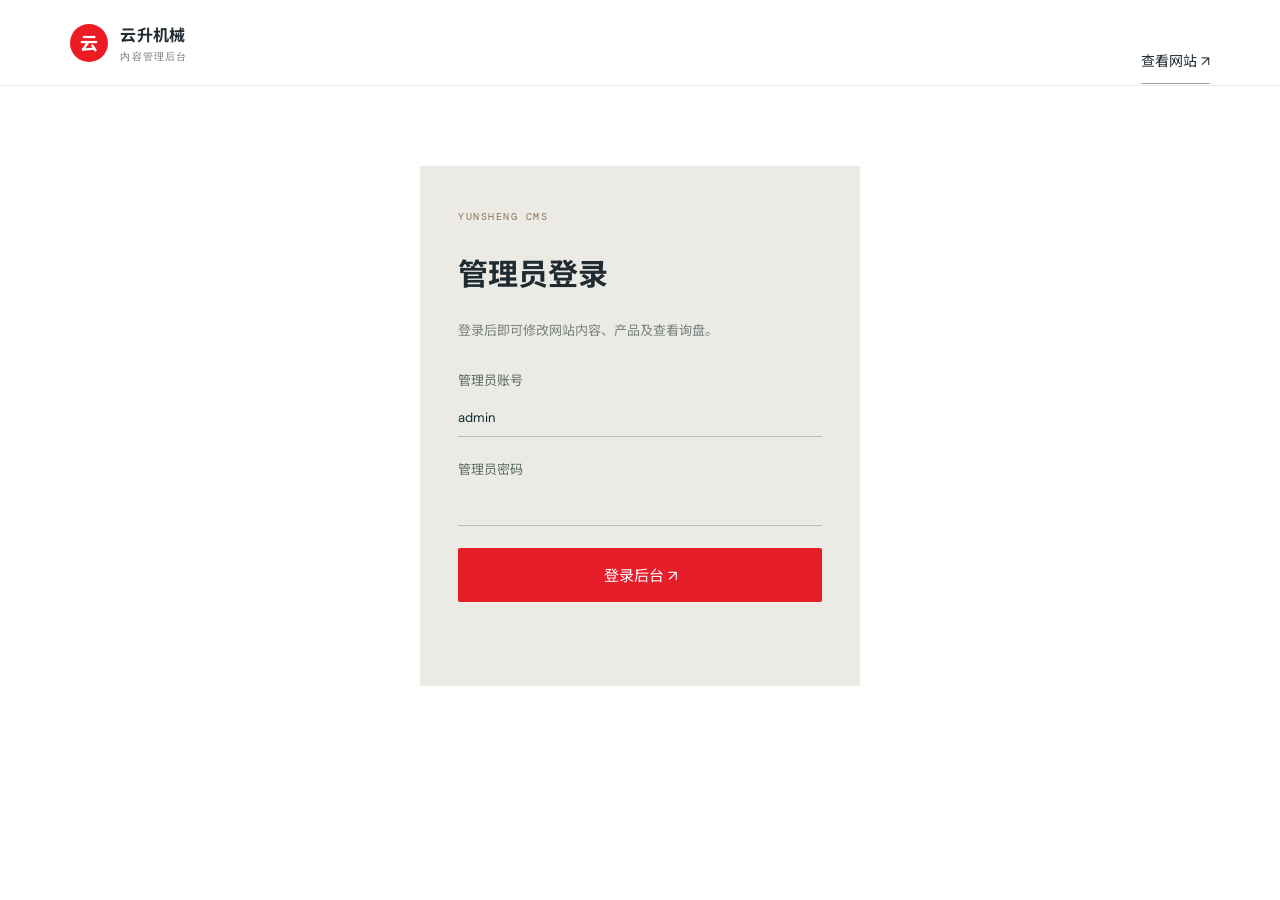
==== admin.html @ 3a27d37f "Connect Pages frontend to persistent Python API and remove exposed startup credentials" ====
<!doctype html><html lang="zh-CN"><head><meta charset="utf-8"><meta name="viewport" content="width=device-width,initial-scale=1"><title>网站内容管理 | 云升机械</title><link rel="stylesheet" href="style.css"></head><body class="admin-body"><header class="top admin-top"><a class="brand" href="/"><span class="brandmark">云</span><span>云升机械<small>内容管理后台</small></span></a><a href="/" class="text-link">查看网站 ↗</a></header><main class="admin-wrap"><section id="loginPanel" class="login-panel"><span class="eyebrow">YUNSHENG CMS</span><h1>管理员登录</h1><p>登录后即可修改网站内容、产品及查看询盘。</p><form id="loginForm"><label>管理员账号<input name="username" required value="admin"></label><label>管理员密码<input name="password" type="password" required></label><button class="button primary">登录后台 ↗</button><p id="loginError" role="status"></p></form></section><section id="cmsPanel" hidden><div class="cms-heading"><div><span class="eyebrow">CONTENT MANAGEMENT</span><h1>网站内容管理</h1></div><button class="button ghost" id="logout">退出登录</button></div><div class="cms-toolbar"><label>管理栏目<select id="sectionSelect"><option value="dashboard">管理概览</option><option value="settings">网站信息与首页设置</option><option value="products">产品管理</option><option value="categories">产品分类</option><option value="news">新闻动态</option><option value="cases">客户案例</option><option value="credentials">资质荣誉</option><option value="inquiries">快捷询盘</option><option value="contacts">联系登记与跟进</option></select></label><div><button class="button ghost" id="addItem">＋ 新增内容</button> <button class="button primary" id="saveAll">保存所有修改</button></div></div><p class="cms-help">编辑内容后点击“保存所有修改”；产品和新闻可保存为草稿或发布。联系登记的跟进状态、负责人和备注使用“保存跟进信息”。</p><div id="editor"></div></section></main><script src="config.js"></script><script src="admin.js"></script></body></html>
---- style.css ----
/* 云升机械网站视觉系统：深海军蓝、暖白与铜金色，统一控制响应式布局。 */
@import url('https://fonts.googleapis.com/css2?family=DM+Mono:wght@400;500&family=DM+Sans:wght@400;500;600;700&family=Noto+Sans+SC:wght@400;500;600;700&display=swap');
:root{--ink:#102b32;--deep:#0b242a;--paper:#f4f3ef;--white:#fff;--muted:#798486;--line:#d9ddda;--accent:#d59a58;--green:#195a52;--sans:'DM Sans','Noto Sans SC',sans-serif;--mono:'DM Mono',monospace}*{box-sizing:border-box}html{scroll-behavior:smooth}body{margin:0;background:var(--paper);color:var(--ink);font-family:var(--sans);-webkit-font-smoothing:antialiased}a{color:inherit;text-decoration:none}button,input,textarea,select{font:inherit}.top{height:82px;max-width:1440px;padding:0 7.2%;margin:auto;display:flex;align-items:center;justify-content:space-between}.brand{display:flex;align-items:center;gap:12px;font-weight:700;letter-spacing:.015em}.brand small{display:block;font:9px var(--mono);letter-spacing:.16em;color:var(--muted);margin-top:4px}.brandmark{width:38px;height:38px;display:grid;place-items:center;background:var(--ink);color:#f2c284;font-size:18px}.top nav{display:flex;align-items:center;gap:32px;font-size:12px}.top nav>a:not(.nav-cta){color:#536166}.nav-cta{padding:12px 17px;background:var(--ink);color:white}.lang,.menu{border:0;background:none;color:var(--ink);cursor:pointer}.lang{font:11px var(--mono);border-left:1px solid var(--line);padding-left:20px}.menu{display:none}.hero{min-height:590px;max-width:1440px;margin:auto;padding:70px 7.2% 60px;position:relative;display:grid;grid-template-columns:1fr 1fr;align-items:center;overflow:hidden}.hero-copy{z-index:2;max-width:550px}.eyebrow{font:10px var(--mono);letter-spacing:.15em;text-transform:uppercase;color:#89745a}.hero h1{font-size:clamp(46px,6vw,76px);line-height:1.16;letter-spacing:-.055em;margin:22px 0}.hero h1 span{color:var(--green)}.hero-copy>p,.section-head>p{max-width:425px;font-size:14px;line-height:2;color:#677478}.actions{display:flex;gap:12px;margin-top:30px}.button{display:inline-flex;align-items:center;justify-content:center;gap:22px;border:0;padding:15px 20px;font-size:12px;cursor:pointer}.primary{background:var(--ink);color:white}.primary:hover{background:var(--green)}.ghost{border:1px solid #bdc5c1;background:transparent}.button b{color:#e9b87c}.hero-note{display:flex;align-items:center;gap:10px;margin-top:62px;color:#6b7776;font:10px var(--mono)}.hero-note i{width:7px;height:7px;background:var(--accent);border-radius:50%}.hero-art{height:440px;position:relative;display:grid;place-items:center}.art-orbit{position:absolute;border:1px solid #d6d8d1;border-radius:50%;transform:rotate(-28deg)}.orbit-one{width:420px;height:275px}.orbit-two{width:510px;height:340px;transform:rotate(29deg)}.art-core{width:245px;height:245px;background:linear-gradient(145deg,#e7e7dc,#a9b3aa);border-radius:50%;display:flex;align-items:center;justify-content:center;flex-direction:column;box-shadow:inset -25px -18px 55px #465d5824,0 35px 60px #1c3b3020;z-index:1}.art-core span{font-size:82px;letter-spacing:-.1em;color:#26464a;font-weight:600}.art-core small{font:8px var(--mono);letter-spacing:.15em}.art-tag{position:absolute;z-index:2;background:var(--paper);padding:10px 12px;font:10px var(--mono);letter-spacing:.08em}.art-tag b{display:block;color:#888;font-size:8px;margin-top:6px}.tag-top{top:57px;right:25px}.tag-bottom{bottom:52px;left:24px}.art-grid{position:absolute;width:70%;height:55%;right:-12%;top:23%;background-image:linear-gradient(#53676612 1px,transparent 1px),linear-gradient(90deg,#53676612 1px,transparent 1px);background-size:24px 24px}.hero-index{position:absolute;bottom:25px;right:7.2%;font:10px var(--mono);color:#66716f}.hero-index span{color:var(--accent)}.ticker{background:var(--ink);color:#e7e8de;overflow:hidden;padding:15px}.ticker div{max-width:1440px;margin:auto;display:flex;justify-content:space-around;align-items:center;gap:20px;font:9px var(--mono);letter-spacing:.17em;white-space:nowrap}.ticker i{font-style:normal;color:#d9a366;font-size:15px}.section{padding:105px 9%;max-width:1440px;margin:auto}.section-head{display:flex;justify-content:space-between;align-items:end;margin-bottom:45px}.section h2,.contact h2{font-size:clamp(34px,4vw,52px);line-height:1.3;letter-spacing:-.045em;margin:18px 0 0}.section h2 em{font-style:normal;color:#9a815e}.section-head>p{max-width:350px;margin:0 0 5px}.product-grid{display:grid;grid-template-columns:repeat(3,1fr);gap:20px}.product-image{height:255px;background:linear-gradient(140deg,#e6e6dc,#c9d0c9);position:relative;display:grid;place-items:center;overflow:hidden}.product-image.warm{background:linear-gradient(140deg,#e9e2d7,#cdc4b6)}.product-image img{width:100%;height:100%;object-fit:cover}.machine{font-size:96px;color:#55706a;filter:drop-shadow(8px 16px 10px #263a3525)}.card-index{position:absolute;top:14px;left:16px;font:10px var(--mono)}.card-arrow{position:absolute;bottom:13px;right:14px;width:35px;height:35px;background:var(--paper);display:grid;place-items:center}.product-meta{display:flex;justify-content:space-between;font:9px var(--mono);color:#8b918e;margin-top:18px}.product-card h3{font-size:17px;margin:11px 0 5px}.product-card>p{font-size:12px;color:#78817f;line-height:1.8;margin:0}.text-link{display:inline-flex;gap:28px;border-bottom:1px solid #9da7a1;padding:13px 0;margin-top:35px;font-size:11px}.text-link span{color:#a2794d}.dark{background:var(--deep);color:#f2f1e9;max-width:none;padding-left:max(9%,calc((100% - 1180px)/2));padding-right:max(9%,calc((100% - 1180px)/2))}.dark .section-head>p{color:#aeb9b4}.dark h2 em{color:#d6a56e}.solution-list{border-top:1px solid #ffffff28}.solution-list>div{display:grid;grid-template-columns:80px 1fr 35px;align-items:center;padding:20px 0;border-bottom:1px solid #ffffff28}.solution-list>div span:first-child{font:10px var(--mono);color:#b08c60}.solution-list b{font-size:17px;font-weight:500}.solution-list>div span:last-child{color:#d7a36b}.about{display:grid;grid-template-columns:1fr 1fr;gap:10%;align-items:center}.about-visual{height:420px;background:#dedfd5;position:relative;display:grid;place-items:center;overflow:hidden}.about-shape{width:290px;height:290px;border:1px solid #81918a;border-radius:50%;display:flex;align-items:center;justify-content:center;flex-direction:column;position:relative}.about-shape:before,.about-shape:after{content:'';position:absolute;width:390px;height:190px;border:1px solid #9ba8a0;border-radius:50%;transform:rotate(35deg)}.about-shape:after{transform:rotate(-35deg)}.about-shape span{font-size:90px;color:var(--green)}.about-shape small{font:8px var(--mono);letter-spacing:.13em}.about-caption{position:absolute;bottom:18px;left:20px;font:9px/1.6 var(--mono);letter-spacing:.1em}.about-copy>p{font-size:13px;line-height:2.1;color:#687573;margin-top:25px}.values{display:flex;gap:30px;margin-top:54px;border-top:1px solid var(--line);padding-top:20px}.values div{display:flex;flex-direction:column;gap:10px}.values b{font:10px var(--mono);color:#a27a4e}.values span{font-size:11px}.news{padding-top:70px;padding-bottom:110px}.news-grid{display:grid;grid-template-columns:repeat(3,1fr);gap:20px}.news-card{padding:22px;background:#ebeae4;min-height:190px}.news-date{font:9px var(--mono);color:#a27a4e}.news-card h3{font-size:16px}.news-card p{font-size:12px;line-height:1.7;color:#77807d}.news-card>a{font-size:10px}.contact{padding:85px max(9%,calc((100% - 1180px)/2));background:#e8e7df}.contact-top{display:flex;justify-content:space-between;align-items:end;margin-bottom:40px}.contact h2{font-size:46px}.contact-top>p{max-width:325px;color:#717c78;font-size:13px;line-height:1.9}.contact form{border-top:1px solid #c8ccc5;padding-top:28px}.form-grid{display:grid;grid-template-columns:1fr 1fr;gap:24px 20px}.form-grid label,.login-panel label{display:flex;flex-direction:column;gap:10px;font-size:10px;color:#5e6a67}.form-grid input,.form-grid textarea,.login-panel input{background:transparent;border:0;border-bottom:1px solid #b9c0ba;padding:10px 0;outline:none;color:var(--ink);font-size:13px;resize:vertical}.form-grid input:focus,.form-grid textarea:focus,.login-panel input:focus{border-color:var(--green)}.wide{grid-column:1/-1}.submit-row{display:flex;justify-content:space-between;align-items:center;margin-top:25px}.submit-row small{color:#78817e;font-size:10px}#formStatus{font-size:12px;color:var(--green)}footer{background:var(--deep);color:white;padding:42px 9% 18px}.footer-brand{color:white}.footer-brand .brandmark{background:#d0a06b;color:var(--deep)}.footer-info{display:flex;gap:30px;margin:30px 0;color:#bdc7c0;font:10px var(--mono);flex-wrap:wrap}.footer-bottom{border-top:1px solid #ffffff30;padding-top:16px;display:flex;justify-content:space-between;color:#a8b4ad;font:9px var(--mono)}.admin-body{min-height:100vh}.admin-top{border-bottom:1px solid var(--line)}.admin-wrap{max-width:1000px;margin:65px auto;padding:0 24px}.login-panel{max-width:440px;margin:80px auto;background:#ebeae4;padding:38px}.login-panel h1,.cms-heading h1{font-size:30px}.login-panel>p,.cms-help{color:#76807e;font-size:13px;line-height:1.8}.login-panel form{display:grid;gap:22px;margin-top:28px}.login-panel .button{width:100%}#loginError{color:#a13d32;font-size:12px}.cms-heading,.cms-toolbar,.edit-title{display:flex;justify-content:space-between;align-items:center;gap:15px}.cms-toolbar{background:#e8e7df;padding:15px 20px;margin-top:28px}.cms-toolbar label{display:flex;align-items:center;gap:10px;font-size:12px}.cms-toolbar select,.edit-title select{border:1px solid #c6cbc5;background:white;padding:8px}.edit-card{background:#eeede8;padding:22px;margin:14px 0}.edit-title{margin-bottom:18px;font-size:12px}.edit-title select{font-size:11px;padding:5px}.remove-item{border:0;background:transparent;color:#a13d32;cursor:pointer;font-size:11px}.edit-fields{display:grid;grid-template-columns:1fr 1fr;gap:15px}.edit-fields label{display:flex;flex-direction:column;gap:7px;font-size:10px;color:#68716f}.edit-fields input,.edit-fields textarea{width:100%;border:1px solid #cbd0ca;background:#faf9f6;padding:9px;font-size:12px;color:var(--ink)}.inquiry-list article{padding:18px;background:#eeede8;margin:12px 0;font-size:12px}.inquiry-list span{display:block;color:#79817e;margin-top:8px}.inquiry-list p{line-height:1.8}.admin-wrap [hidden]{display:none!important}
@media(max-width:800px){.top{height:70px;padding:0 5%}.menu{display:block;font-size:20px}.top nav{display:none;position:absolute;z-index:10;top:70px;left:0;right:0;padding:20px 5%;background:var(--paper);align-items:stretch;flex-direction:column;gap:18px;box-shadow:0 15px 20px #112a3210}.top nav.open{display:flex}.lang{border:0;padding:0;text-align:left}.hero{padding:55px 6% 48px;grid-template-columns:1fr;min-height:0}.hero h1{font-size:52px}.hero-art{height:330px;margin-top:10px}.orbit-one{width:330px;height:220px}.orbit-two{width:380px;height:270px}.art-core{width:190px;height:190px}.art-core span{font-size:65px}.tag-top{right:1%;top:25px}.tag-bottom{left:0;bottom:25px}.hero-note{margin-top:35px}.section{padding:72px 6%}.section-head{display:block}.section-head>p{margin-top:18px}.product-grid{grid-template-columns:1fr 1fr}.product-image{height:210px}.about{grid-template-columns:1fr;gap:38px}.about-visual{height:340px}.news-grid{grid-template-columns:1fr}.contact{padding:65px 6%}.contact-top{display:block}.contact-top>p{margin-top:20px}.contact h2{font-size:38px}.footer-info{flex-direction:column;gap:10px}.admin-wrap{margin:35px auto}.cms-toolbar{align-items:flex-start;flex-direction:column}.cms-toolbar>div{display:flex;gap:8px}.edit-fields{grid-template-columns:1fr}.edit-fields .wide{grid-column:auto}}
@media(max-width:520px){.hero h1{font-size:44px}.hero-art{transform:scale(.9);margin-left:-5%;margin-right:-5%}.product-grid{grid-template-columns:1fr}.product-image{height:250px}.solution-list>div{grid-template-columns:48px 1fr 25px}.solution-list b{font-size:14px}.form-grid{grid-template-columns:1fr}.form-grid .wide{grid-column:auto}.submit-row{align-items:flex-start;gap:20px;flex-direction:column}.footer-bottom{gap:10px;flex-wrap:wrap}.login-panel{padding:25px 20px}}

/* 桌面官网优化：参考英格索兰清爽的工业品牌结构，保证常见 1366×768 浏览器字号易读。 */
@media(min-width:801px){
 body{font-size:16px;background:#fff;color:#202a31}
 .top{height:86px;max-width:1500px;padding-left:5.5%;padding-right:5.5%;border-bottom:1px solid #e9ecee}
 .brandmark{background:#ed1c24;color:white;border-radius:50%;font-weight:700}
 .brand small{font-size:10px;letter-spacing:.12em;color:#67737b}
 .top nav{gap:27px;font-size:15px}
 .top nav>a:not(.nav-cta){color:#26343b}
 .top nav>a:hover{color:#dc2029}
 .nav-cta{background:#e51e2a;padding:14px 19px;border-radius:2px}
 .lang{font-size:13px;padding-left:17px}
 .hero{min-height:560px;padding:65px 8% 55px;grid-template-columns:1.03fr .97fr}
 .hero-copy{max-width:610px}
 .hero .eyebrow,.section .eyebrow,.contact .eyebrow{font-size:12px;letter-spacing:.11em}
 .hero h1{font-size:clamp(52px,4.2vw,66px);line-height:1.2;letter-spacing:-.04em;margin:24px 0}
 .hero h1 span{color:#e21f2b}
 .hero-copy>p,.section-head>p{font-size:17px;line-height:1.85;color:#59666d}
 .button{font-size:15px;padding:16px 23px}
 .primary{background:#e51e2a;border-radius:2px}
 .primary:hover{background:#bf1822}
 .ghost{border-radius:2px}
 .hero-note{font-size:12px;margin-top:48px}
 .art-core{background:linear-gradient(145deg,#e1e7e8,#a9bbc1);box-shadow:inset -25px -18px 55px #304d5824,0 35px 60px #1c3b3020}
 .art-core span{color:#263b48}
 .ticker{background:#24323a}
 .ticker div{font-size:11px}
 .section{padding-top:92px;padding-bottom:92px}
 .section h2{font-size:clamp(38px,3.1vw,48px);line-height:1.35}
 .product-grid{gap:26px}
 .product-image{height:275px}
 .product-card h3{font-size:20px;margin-top:15px}
 .product-card>p{font-size:14px;line-height:1.8}
 .product-meta{font-size:11px}
 .text-link{font-size:14px}
 .dark{background:#25343c}
 .solution-list b{font-size:20px}
 .solution-list>div{padding:24px 0}
 .about-copy>p{font-size:16px;line-height:2}
 .values span{font-size:14px}
 .news-card{padding:26px;min-height:210px}
 .news-card h3{font-size:19px}
 .news-card p{font-size:14px;line-height:1.85}
 .news-card>a{font-size:13px}
 .contact{padding-top:82px;padding-bottom:82px}
 .contact h2{font-size:clamp(42px,3.3vw,50px)}
 .contact-top>p{font-size:16px;line-height:1.85}
 .form-grid label,.login-panel label{font-size:13px}
 .form-grid input,.form-grid textarea{font-size:16px;padding:13px 0}
 .submit-row small{font-size:12px}
 footer{padding-left:8%;padding-right:8%}
 .footer-info{font-size:12px}
 .footer-bottom{font-size:11px}
}
.service-grid{display:grid;grid-template-columns:repeat(3,1fr);gap:20px}
.service-grid article{min-height:225px;background:#f3f4f2;border-top:3px solid #e51e2a;padding:25px;position:relative}
.service-grid article>span{font:10px var(--mono);letter-spacing:.1em;color:#8b9598}
.service-grid h3{font-size:19px;margin:22px 0 9px}
.service-grid p{font-size:13px;line-height:1.8;color:#69767a;max-width:280px}
.service-grid article>a{position:absolute;right:22px;bottom:19px;color:#df202b;font-size:19px}
@media(max-width:800px){.service-grid{grid-template-columns:1fr}.service-grid article{min-height:185px}}
.nav-menu-trigger{border:0;background:transparent;color:inherit;cursor:pointer;font:inherit;padding:8px 0}.nav-menu-trigger:after{content:'⌄';margin-left:8px;color:#7b8589}.modal-open{overflow:hidden}.modal-backdrop{position:fixed;inset:0;z-index:1000;background:#091319bd;display:grid;place-items:center;padding:20px}.modal-backdrop[hidden]{display:none}.project-modal{width:min(1040px,96vw);height:min(690px,92vh);background:#fff;border-radius:9px;display:grid;grid-template-columns:32% 68%;overflow:hidden;position:relative;box-shadow:0 24px 90px #0005}.project-side{border-right:1px solid #e0e3e5;padding:28px 0;overflow:auto}.project-logo{display:flex;align-items:center;gap:10px;padding:0 25px 28px;font-size:14px}.project-logo small{display:block;font-size:9px;letter-spacing:.12em;color:#7b8589;margin-top:4px}.project-category{display:flex;width:100%;justify-content:space-between;align-items:center;border:0;background:#fff;text-align:left;padding:16px 25px;font-size:17px;font-weight:600;color:#27343a;cursor:pointer}.project-category span{font-weight:400;color:#707a7e}.project-category.selected{background:#e51e2a;color:#fff}.project-category.selected span{color:#fff}.project-main{position:relative;padding:40px 55px 78px;overflow:auto}.modal-close{position:absolute;z-index:2;right:22px;top:20px;width:42px;height:42px;border:0;border-radius:8px;background:#f3f4f5;color:#444;font-size:25px;cursor:pointer}.project-main-heading h2{font-size:30px;margin:8px 0 25px}.project-main-heading h2 span{font-weight:400;color:#778187;margin-left:8px}.project-cards{display:grid;grid-template-columns:repeat(2,minmax(130px,1fr));gap:20px 28px;max-height:calc(100% - 140px);overflow:auto;padding:4px 5px 20px}.project-card{border:0;background:#fff;display:flex;flex-direction:column;align-items:center;gap:10px;color:#27343a;font-size:14px;cursor:pointer}.project-card-image{height:145px;width:100%;border:1px solid #e2e5e6;border-radius:8px;display:grid;place-items:center;overflow:hidden;color:#819195;background:#fafafa}.project-card-image img{width:100%;height:100%;object-fit:contain}.project-card-image>span{font-size:48px;color:#bdc7c7}.project-card:hover .project-card-image{border-color:#e51e2a}.project-all{position:absolute;bottom:22px;left:50%;transform:translateX(-50%);white-space:nowrap}.contact-backdrop{z-index:1010}.contact-modal{position:relative;width:min(1120px,96vw);height:min(810px,94vh);background:#fff;border-radius:10px;padding:54px 44px 26px;overflow:auto;box-shadow:0 24px 90px #0005}.step-label{display:inline-block;border:1px solid #ccd1d3;border-radius:8px;padding:7px 11px;font-size:12px}.step-track{display:flex;gap:4px;margin-top:13px;height:4px;background:#e3e5e6}.step-track i{display:block;height:100%;width:33%;background:#59656b;transition:width .2s}.required-note{font-size:12px;color:#7a8387;margin:15px 0}.contact-step h2{font-size:30px;line-height:1.35;margin:20px 0 8px}.modal-intro{font-size:15px;color:#4f5c62;margin:8px 0 24px}.modal-fields{display:grid;grid-template-columns:1fr 1fr;gap:15px 22px}.modal-fields label,.modal-wide{display:flex;flex-direction:column;gap:7px;font-size:14px;color:#354249}.modal-fields input,.modal-fields select,.modal-fields textarea,.modal-wide textarea{width:100%;height:44px;padding:0 13px;border:1px solid #dfe2e3;border-radius:6px;background:#f5f6f6;color:#233139;font-size:15px;outline:none}.modal-fields input:focus,.modal-fields select:focus,.modal-wide textarea:focus{border-color:#6d858e;background:#fff}.modal-wide{margin-top:18px}.modal-wide textarea{height:auto;padding:12px;resize:vertical}.consent{display:flex;align-items:flex-start;gap:10px;margin:20px 0;font-size:14px;line-height:1.7}.consent input{margin-top:4px;accent-color:#e51e2a}.registration-summary{padding:20px;background:#f4f5f5;margin-top:26px;color:#546268;font-size:14px}.modal-actions{display:flex;align-items:center;gap:12px;margin-top:25px}.modal-actions>span{flex:1}.modal-actions .button{min-width:100px}.modal-actions [hidden]{display:none}.contact-modal #registrationStatus{color:#176a4a;font-size:14px;margin-top:12px}
@media(max-width:800px){.project-modal{height:90vh;grid-template-columns:34% 66%}.project-side{padding-top:20px}.project-logo{padding:0 12px 20px;font-size:12px}.project-category{padding:14px 12px;font-size:14px}.project-main{padding:56px 18px 78px}.project-cards{gap:16px 10px}.project-card-image{height:110px}.contact-modal{padding:55px 24px 22px}.contact-step h2{font-size:25px}.modal-fields{gap:13px}.modal-fields label,.modal-wide{font-size:12px}.modal-fields input,.modal-fields select{font-size:14px}}
@media(max-width:520px){.project-modal{width:100%;height:92vh;grid-template-columns:36% 64%}.project-logo{padding:0 8px 17px;gap:6px}.project-logo .brandmark{width:30px;height:30px}.project-logo b{font-size:10px}.project-logo small{font-size:7px}.project-category{padding:13px 8px;font-size:12px}.project-main{padding:58px 11px 72px}.project-main-heading h2{font-size:22px}.project-cards{grid-template-columns:1fr 1fr;gap:15px 4px}.project-card{font-size:11px}.project-card-image{height:90px}.modal-close{right:10px;top:10px;width:35px;height:35px}.contact-backdrop{padding:8px}.contact-modal{width:100%;height:96vh;padding:55px 16px 20px}.modal-fields{grid-template-columns:1fr;gap:12px}.contact-step h2{font-size:22px}.modal-intro{font-size:13px}.modal-fields input,.modal-fields select{height:42px}.modal-actions .button{font-size:13px;padding:13px 14px;min-width:auto}}
/* 后台概览、线索过滤及客户跟进表单样式。 */
.dashboard-cards{display:grid;grid-template-columns:repeat(4,1fr);gap:15px;margin:20px 0}.dashboard-cards article{background:#eeede8;padding:22px;display:flex;flex-direction:column;gap:7px}.dashboard-cards b{font-size:32px;color:#d52b31}.dashboard-cards span{font-size:13px;color:#68716f}.lead-toolbar{display:flex;gap:10px;align-items:center;margin:16px 0}.lead-toolbar input{flex:1;min-width:180px;padding:12px;border:1px solid #cbd0ca;background:white}.lead-toolbar .button{padding:12px 16px}.lead-card-head{display:flex;justify-content:space-between;gap:12px}.lead-edit{display:grid;grid-template-columns:180px 180px 1fr;gap:12px;padding-top:14px;border-top:1px solid #d8dcd7}.lead-edit label{display:flex;flex-direction:column;gap:6px;font-size:11px;color:#59635f}.lead-edit input,.lead-edit select{padding:9px;border:1px solid #cbd0ca;background:#fff;font-size:12px}.inquiry-list article[hidden]{display:none}@media(max-width:700px){.dashboard-cards{grid-template-columns:1fr 1fr}.lead-toolbar{align-items:stretch;flex-wrap:wrap}.lead-toolbar input{flex-basis:100%}.lead-card-head{flex-direction:column}.lead-edit{grid-template-columns:1fr}}
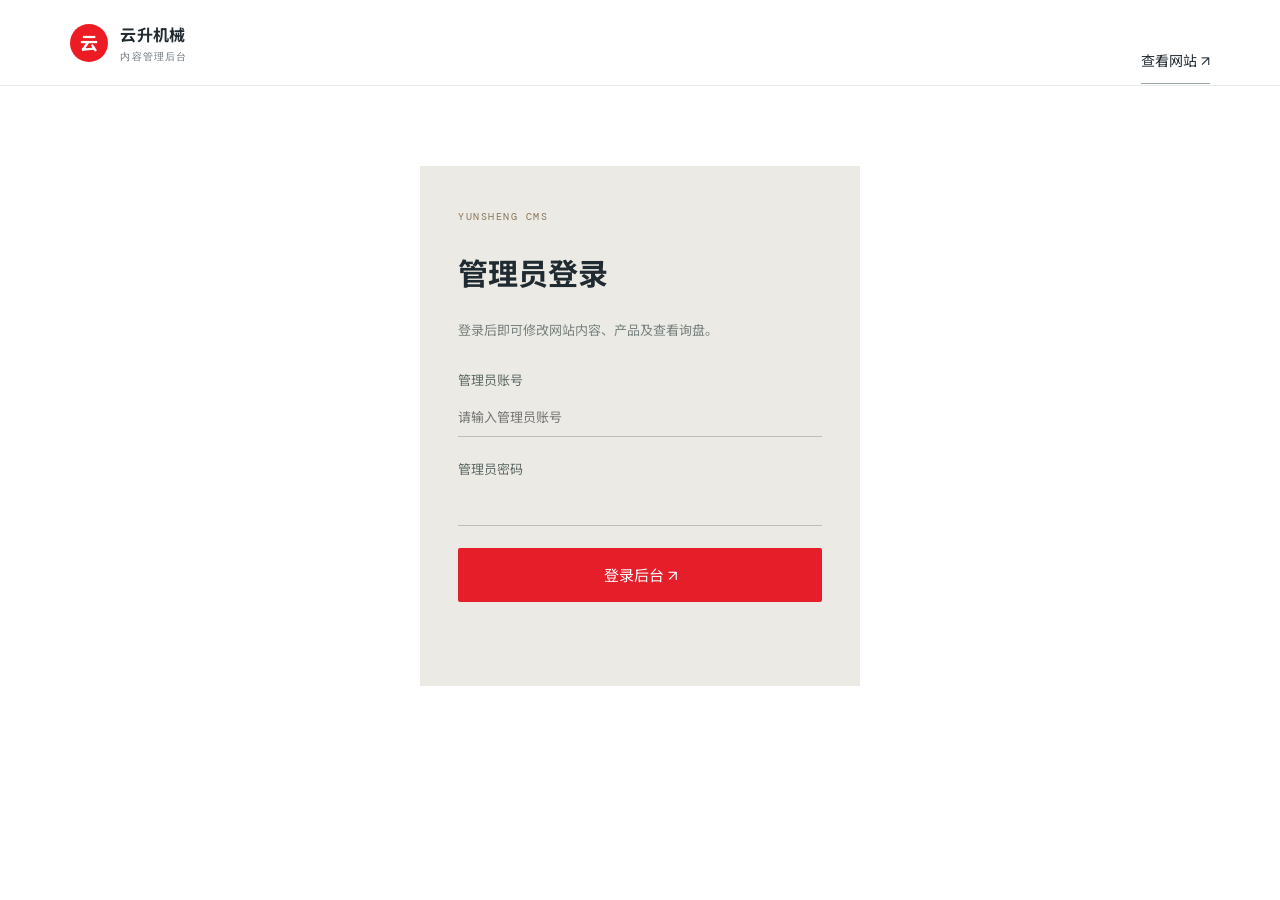
==== commit 14e2c8db: "feat: add multi-admin account management" ====
--- a/admin.html
+++ b/admin.html
@@ -1,2 +1,47 @@
-<!doctype html><html lang="zh-CN"><head><meta charset="utf-8"><meta name="viewport" content="width=device-width,initial-scale=1"><title>网站内容管理 | 云升机械</title><link rel="stylesheet" href="style.css"></head><body class="admin-body"><header class="top admin-top"><a class="brand" href="/"><span class="brandmark">云</span><span>云升机械<small>内容管理后台</small></span></a><a href="/" class="text-link">查看网站 ↗</a></header><main class="admin-wrap"><section id="loginPanel" class="login-panel"><span class="eyebrow">YUNSHENG CMS</span><h1>管理员登录</h1><p>登录后即可修改网站内容、产品及查看询盘。</p><form id="loginForm"><label>管理员账号<input name="username" required value="admin"></label><label>管理员密码<input name="password" type="password" required></label><button class="button primary">登录后台 ↗</button><p id="loginError" role="status"></p></form></section><section id="cmsPanel" hidden><div class="cms-heading"><div><span class="eyebrow">CONTENT MANAGEMENT</span><h1>网站内容管理</h1></div><button class="button ghost" id="logout">退出登录</button></div><div class="cms-toolbar"><label>管理栏目<select id="sectionSelect"><option value="dashboard">管理概览</option><option value="settings">网站信息与首页设置</option><option value="products">产品管理</option><option value="categories">产品分类</option><option value="news">新闻动态</option><option value="cases">客户案例</option><option value="credentials">资质荣誉</option><option value="inquiries">快捷询盘</option><option value="contacts">联系登记与跟进</option></select></label><div><button class="button ghost" id="addItem">＋ 新增内容</button> <button class="button primary" id="saveAll">保存所有修改</button></div></div><p class="cms-help">编辑内容后点击“保存所有修改”；产品和新闻可保存为草稿或发布。联系登记的跟进状态、负责人和备注使用“保存跟进信息”。</p><div id="editor"></div></section></main><script src="config.js"></script><script src="admin.js"></script></body></html>
+<!doctype html>
+<html lang="zh-CN">
+<head>
+  <meta charset="utf-8">
+  <meta name="viewport" content="width=device-width,initial-scale=1">
+  <title>网站内容管理 | 云升机械</title>
+  <link rel="stylesheet" href="style.css">
+  <link rel="stylesheet" href="admin-accounts.css">
+</head>
+<body class="admin-body">
+  <header class="top admin-top">
+    <a class="brand" href="/"><span class="brandmark">云</span><span>云升机械<small>内容管理后台</small></span></a>
+    <a href="/" class="text-link">查看网站 ↗</a>
+  </header>
+  <main class="admin-wrap">
+    <section id="loginPanel" class="login-panel">
+      <span class="eyebrow">YUNSHENG CMS</span><h1>管理员登录</h1>
+      <p>登录后即可修改网站内容、产品及查看询盘。</p>
+      <form id="loginForm">
+        <label>管理员账号<input name="username" required autocomplete="username" placeholder="请输入管理员账号"></label>
+        <label>管理员密码<input name="password" type="password" required autocomplete="current-password"></label>
+        <button class="button primary">登录后台 ↗</button><p id="loginError" role="status"></p>
+      </form>
+    </section>
+    <section id="cmsPanel" hidden>
+      <div class="cms-heading">
+        <div><span class="eyebrow">CONTENT MANAGEMENT</span><h1>网站内容管理</h1><p id="adminIdentity" class="cms-help"></p></div>
+        <button class="button ghost" id="logout">退出登录</button>
+      </div>
+      <div class="cms-toolbar">
+        <label>管理栏目<select id="sectionSelect">
+          <option value="dashboard">管理概览</option><option value="settings">网站信息与首页设置</option>
+          <option value="products">产品管理</option><option value="categories">产品分类</option>
+          <option value="news">新闻动态</option><option value="cases">客户案例</option>
+          <option value="credentials">资质荣誉</option><option value="inquiries">快捷询盘</option>
+          <option value="contacts">联系登记与跟进</option><option value="admins" hidden>管理员账号管理</option>
+        </select></label>
+        <div><button class="button ghost" id="addItem">＋ 新增内容</button> <button class="button primary" id="saveAll">保存所有修改</button></div>
+      </div>
+      <p class="cms-help">编辑内容后点击“保存所有修改”；产品和新闻可保存为草稿或发布。联系登记的跟进状态、负责人和备注使用“保存跟进信息”。</p>
+      <div id="editor"></div>
+    </section>
+  </main>
+  <script src="config.js"></script><script src="admin.js"></script>
+</body>
+</html>
 
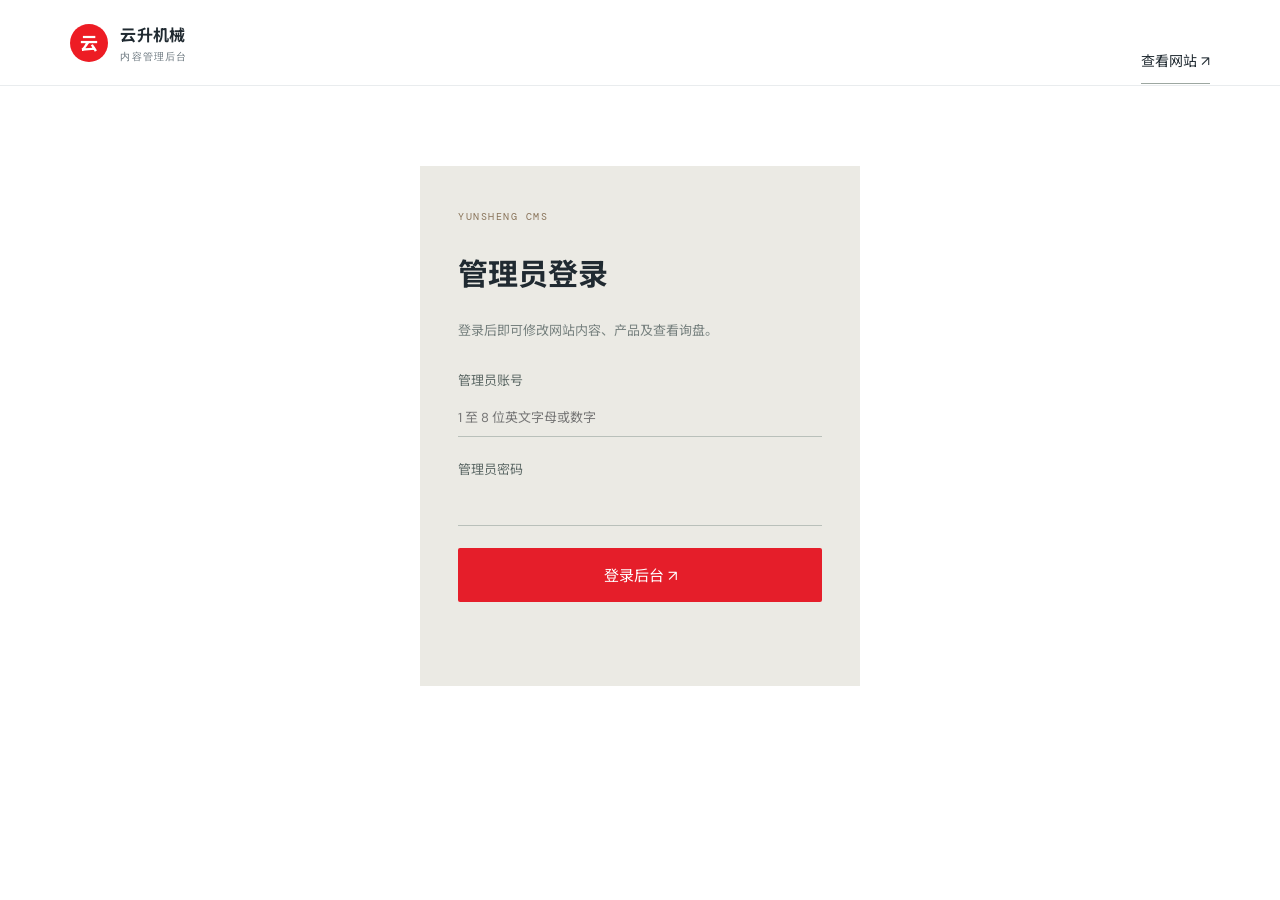
==== commit 013939f1: "fix: apply concise alphanumeric admin credential rules" ====
--- a/admin.html
+++ b/admin.html
@@ -17,7 +17,7 @@
       <span class="eyebrow">YUNSHENG CMS</span><h1>管理员登录</h1>
       <p>登录后即可修改网站内容、产品及查看询盘。</p>
       <form id="loginForm">
-        <label>管理员账号<input name="username" required autocomplete="username" placeholder="请输入管理员账号"></label>
+        <label>管理员账号<input name="username" required maxlength="8" pattern="[A-Za-z0-9]+" autocomplete="username" placeholder="1 至 8 位英文字母或数字"></label>
         <label>管理员密码<input name="password" type="password" required autocomplete="current-password"></label>
         <button class="button primary">登录后台 ↗</button><p id="loginError" role="status"></p>
       </form>
--- a/admin-accounts.css
+++ b/admin-accounts.css
@@ -0,0 +1,8 @@
+/* 管理员账号管理：复用后台现有配色，并让账号表单在窄屏下保持可读。 */
+.admin-account-list{display:grid;gap:14px;margin-top:18px}
+.admin-account{padding:16px;background:#eeede8;border:1px solid #d9ddda}
+.admin-account select{width:100%;padding:9px;border:1px solid #cbd0ca;background:#faf9f6;font-size:12px;color:var(--ink)}
+.account-meta{display:flex;align-items:center;justify-content:space-between;gap:12px;color:#68716f;font-size:11px}
+#adminFormMessage{margin-left:12px;color:var(--green);font-size:12px}
+@media(max-width:700px){.account-meta{align-items:flex-start;flex-direction:column}}
+
